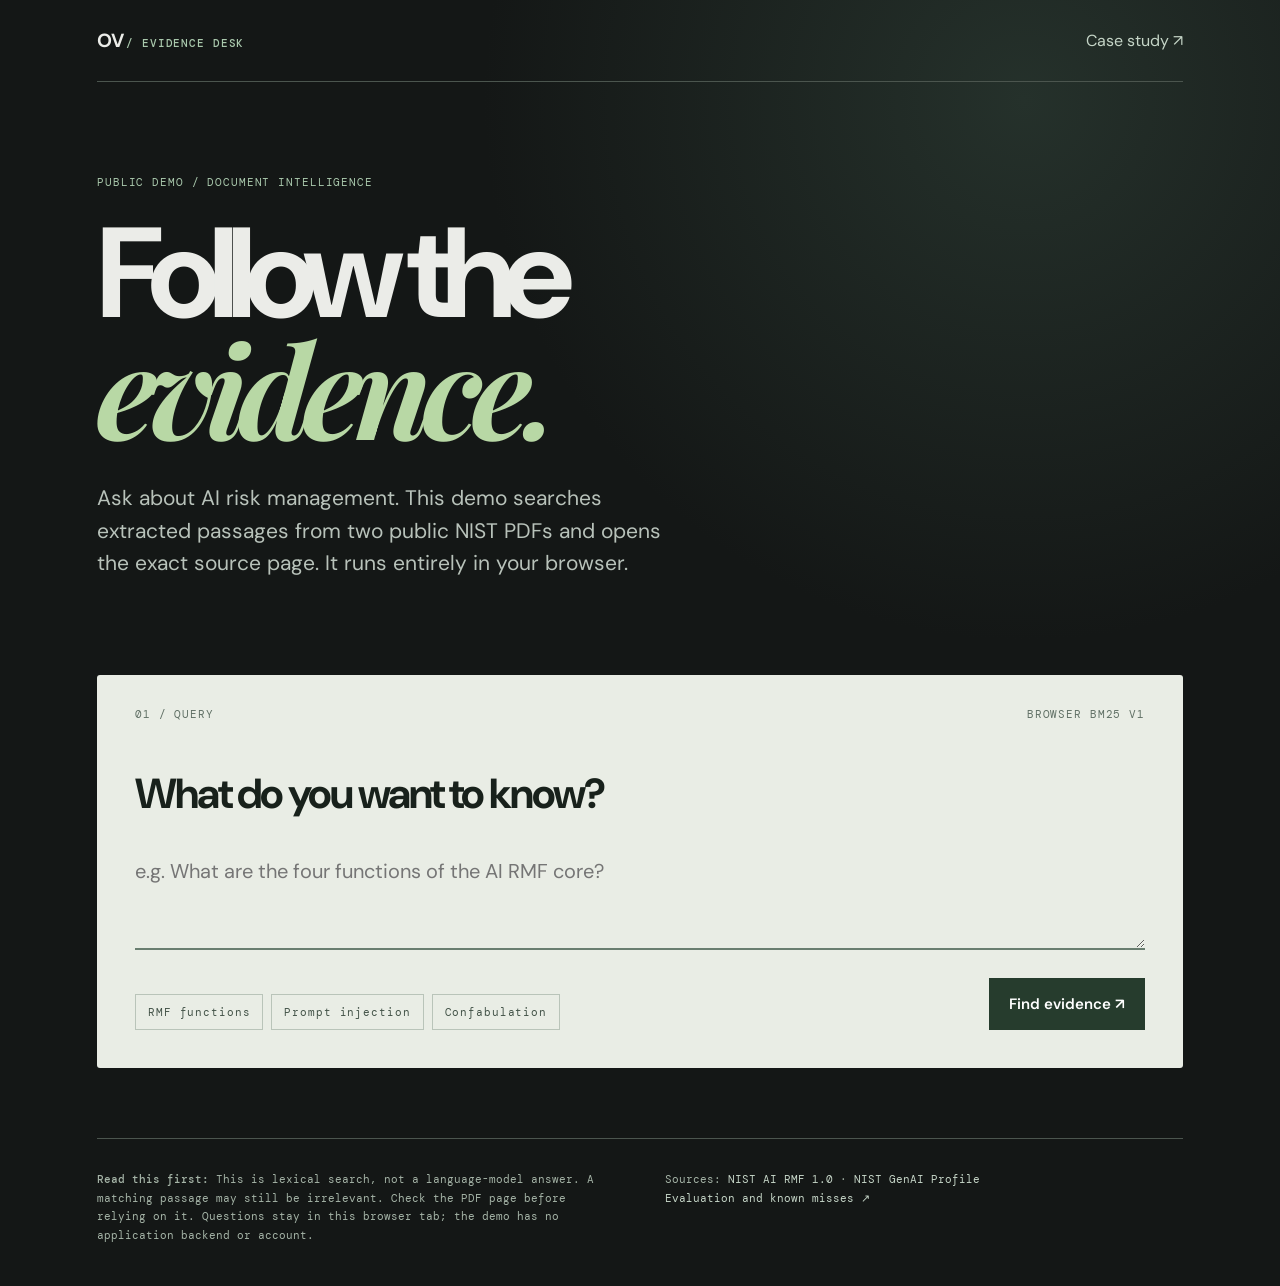
==== browser/index.html @ c3a584c0 "Publish browser-only Evidence Desk demo" ====
<!doctype html>
<html lang="en">
<head>
  <meta charset="utf-8">
  <meta name="viewport" content="width=device-width,initial-scale=1">
  <meta name="description" content="Try page-cited search over two public NIST AI documents, directly in your browser.">
  <title>Evidence Desk · Public demo</title>
  <link rel="stylesheet" href="./styles.css?v=1">
  <script type="module" src="./app.js?v=1"></script>
</head>
<body>
  <main class="shell">
    <header class="topline"><div class="mark">OV <span>/ EVIDENCE DESK</span></div><a href="https://om7203.github.io/om-vaghasiya-portfolio/projects/evidence-desk.html">Case study ↗</a></header>
    <div class="hero"><p class="eyebrow">PUBLIC DEMO / DOCUMENT INTELLIGENCE</p><h1>Follow the<br><em>evidence.</em></h1><p class="intro">Ask about AI risk management. This demo searches extracted passages from two public NIST PDFs and opens the exact source page. It runs entirely in your browser.</p></div>
    <section class="workspace" aria-labelledby="workspace-title"><div class="workhead"><span>01 / QUERY</span><span>BROWSER BM25 V1</span></div><h2 id="workspace-title">What do you want to know?</h2>
      <form id="ask-form"><label class="sr" for="question">Question</label><textarea id="question" name="question" maxlength="500" rows="3" placeholder="e.g. What are the four functions of the AI RMF core?" required></textarea><div class="controls"><div class="samples"><button type="button" data-question="What are the four functions of the AI RMF core?">RMF functions</button><button type="button" data-question="What is prompt injection?">Prompt injection</button><button type="button" data-question="What is confabulation?">Confabulation</button></div><button class="submit" type="submit" disabled>Loading passages…</button></div></form>
    </section>
    <section id="result" class="result" aria-live="polite" hidden></section>
    <footer><p><b>Read this first:</b> This is lexical search, not a language-model answer. A matching passage may still be irrelevant. Check the PDF page before relying on it. Questions stay in this browser tab; the demo has no application backend or account.</p><p>Sources: <a href="https://nvlpubs.nist.gov/nistpubs/ai/NIST.AI.100-1.pdf" target="_blank" rel="noopener">NIST AI RMF 1.0</a> · <a href="https://nvlpubs.nist.gov/nistpubs/ai/NIST.AI.600-1.pdf" target="_blank" rel="noopener">NIST GenAI Profile</a><br><a href="https://github.com/Om7203/evidence-desk/blob/main/browser/evaluation.json" target="_blank" rel="noopener">Evaluation and known misses ↗</a></p></footer>
  </main>
</body>
</html>
---- browser/styles.css ----
@import url('https://fonts.googleapis.com/css2?family=DM+Mono:wght@400;500&family=DM+Sans:wght@400;500;600;700&family=Playfair+Display:ital,wght@1,700&display=swap');
:root{font-family:'DM Sans',Arial,sans-serif;color:#ebece8;background:#141716;font-synthesis:none}*{box-sizing:border-box}body{margin:0;background:radial-gradient(circle at 80% 8%,#25312b 0,transparent 35%),#141716}.shell{max-width:1150px;margin:auto;padding:0 32px}.topline{display:flex;justify-content:space-between;align-items:center;padding:28px 0;border-bottom:1px solid #4b554e}.mark{font-weight:700;font-size:19px;letter-spacing:-.05em}.mark span,.eyebrow,.workhead,.result-head,.samples button,footer{font-family:'DM Mono',monospace;font-size:11px;letter-spacing:.08em}.mark span{color:#a9c8ac;letter-spacing:.08em}.topline a,footer a{color:#c5d5c7;text-decoration:none}.topline a:hover,footer a:hover,.source-link:hover{text-decoration:underline}.hero{padding:82px 0 74px;max-width:850px}.eyebrow{color:#a9c8ac}.hero h1{font-size:clamp(68px,10vw,138px);line-height:.88;letter-spacing:-.09em;margin:29px 0}.hero h1 em{font-family:'Playfair Display',Georgia,serif;letter-spacing:-.07em;font-weight:700;color:#b8d8a5}.intro{font-size:clamp(17px,2vw,21px);line-height:1.55;max-width:590px;color:#b8c2ba}.workspace,.result{background:#e9ede5;color:#18211b;border-radius:3px;padding:32px 38px 38px;margin-bottom:20px}.workhead,.result-head{display:flex;justify-content:space-between;color:#607065}.workspace h2,.result h2{font-size:clamp(28px,4vw,42px);letter-spacing:-.05em;margin:45px 0 25px}textarea{display:block;width:100%;border:0;border-bottom:2px solid #697e70;background:transparent;resize:vertical;font:inherit;font-size:20px;color:#18211b;outline:none;min-height:100px;padding:12px 0}textarea:focus{border-color:#285e3e}.controls{display:flex;align-items:end;justify-content:space-between;gap:24px;margin-top:28px}.samples{display:flex;gap:8px;flex-wrap:wrap}.samples button{background:transparent;border:1px solid #b9c4b9;padding:10px 12px;color:#435348;cursor:pointer}.samples button:hover{background:#dce5da}.submit{background:#263c2d;border:0;color:white;padding:16px 20px;font:600 15px 'DM Sans',sans-serif;cursor:pointer;white-space:nowrap}.submit span{padding-left:32px;color:#b8d8a5}.submit:disabled{opacity:.6;cursor:wait}.result{background:#d9e2d5}.result h2{margin-top:30px}.answer{line-height:1.65;max-width:750px}.source{border-top:1px solid #abbcab;padding:20px 0}.source-link{color:#17442b;font-weight:700;text-decoration:none}.passage{line-height:1.55;color:#36453a;max-width:900px;font-size:14px}footer{display:flex;gap:50px;border-top:1px solid #4b554e;margin:70px 0 30px;padding-top:20px;color:#a5b4a7;line-height:1.7;letter-spacing:0}footer p{flex:1}.sr{position:absolute;width:1px;height:1px;padding:0;margin:-1px;overflow:hidden;clip:rect(0,0,0,0);white-space:nowrap;border:0}@media(max-width:700px){.shell{padding:0 18px}.hero{padding:65px 0 52px}.workspace,.result{padding:24px 20px}.workhead,.result-head{gap:16px}.controls,footer{display:block}.submit{margin-top:24px;width:100%}footer p{margin-bottom:22px}}
.rank{display:inline-block;color:#6b806d;font:11px "DM Mono",monospace;margin-right:18px}
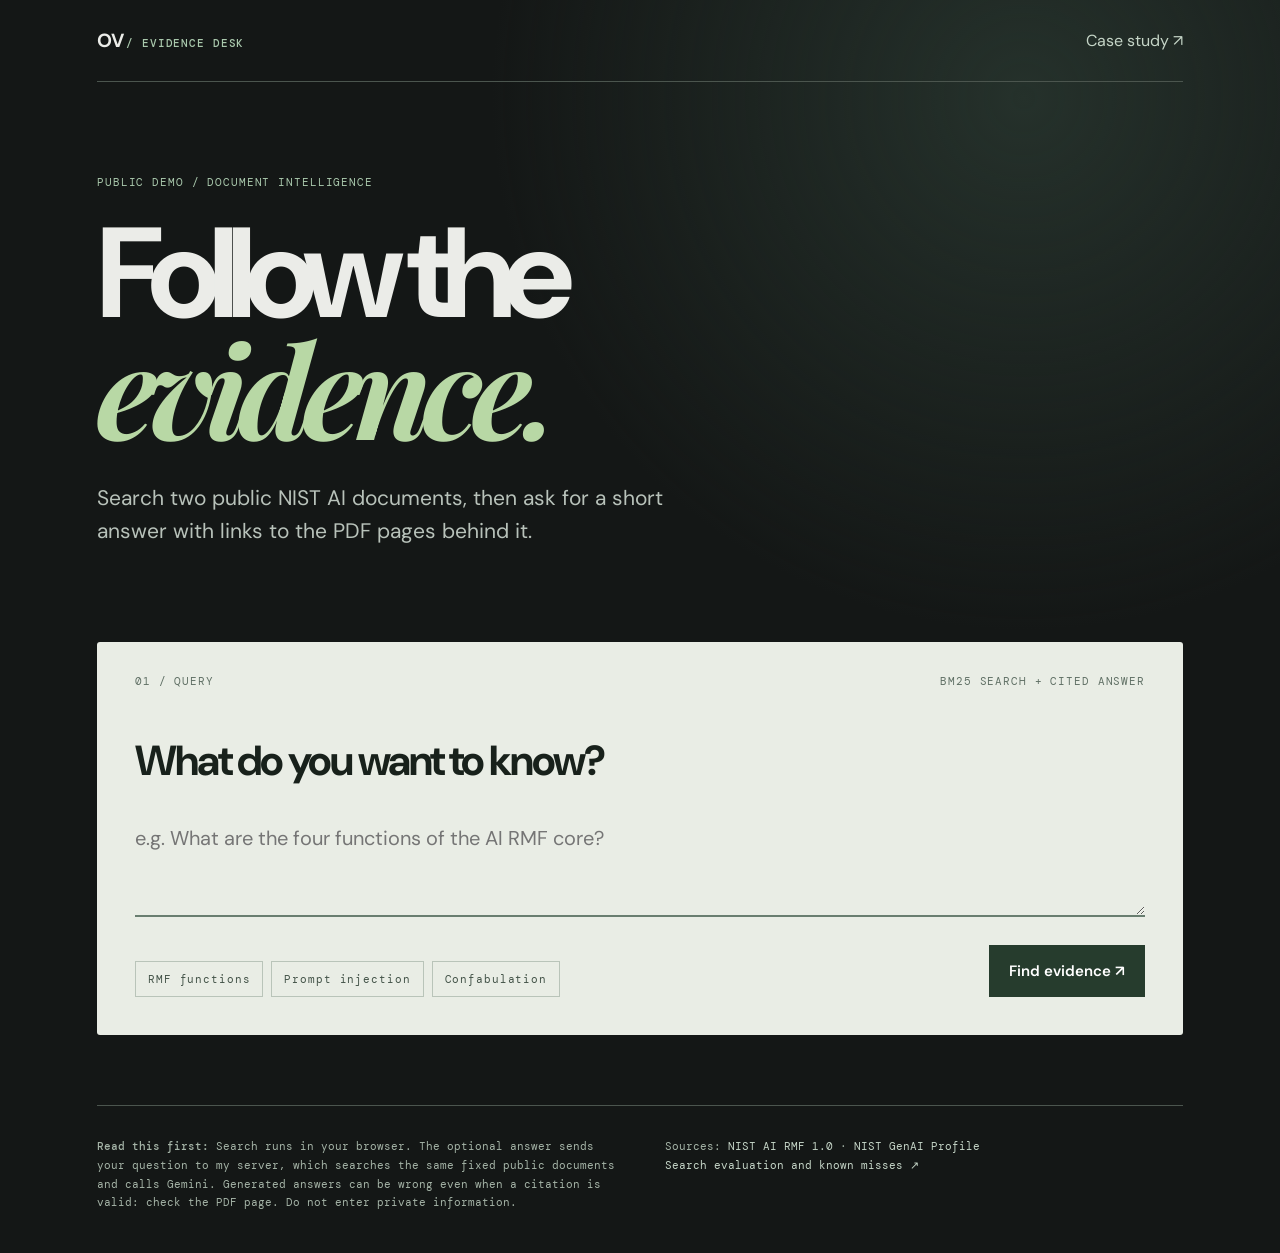
==== commit 6e88defd: "Document and expose optional cited-answer workflow" ====
--- a/browser/index.html
+++ b/browser/index.html
@@ -3,20 +3,21 @@
 <head>
   <meta charset="utf-8">
   <meta name="viewport" content="width=device-width,initial-scale=1">
-  <meta name="description" content="Try page-cited search over two public NIST AI documents, directly in your browser.">
+  <meta name="description" content="Search two public NIST AI documents and request a generated answer with verifiable PDF-page citations.">
   <title>Evidence Desk · Public demo</title>
-  <link rel="stylesheet" href="./styles.css?v=1">
-  <script type="module" src="./app.js?v=1"></script>
+  <link rel="stylesheet" href="./styles.css?v=2">
+  <script src="./config.js"></script>
+  <script type="module" src="./app.js?v=2"></script>
 </head>
 <body>
   <main class="shell">
     <header class="topline"><div class="mark">OV <span>/ EVIDENCE DESK</span></div><a href="https://om7203.github.io/om-vaghasiya-portfolio/projects/evidence-desk.html">Case study ↗</a></header>
-    <div class="hero"><p class="eyebrow">PUBLIC DEMO / DOCUMENT INTELLIGENCE</p><h1>Follow the<br><em>evidence.</em></h1><p class="intro">Ask about AI risk management. This demo searches extracted passages from two public NIST PDFs and opens the exact source page. It runs entirely in your browser.</p></div>
-    <section class="workspace" aria-labelledby="workspace-title"><div class="workhead"><span>01 / QUERY</span><span>BROWSER BM25 V1</span></div><h2 id="workspace-title">What do you want to know?</h2>
+    <div class="hero"><p class="eyebrow">PUBLIC DEMO / DOCUMENT INTELLIGENCE</p><h1>Follow the<br><em>evidence.</em></h1><p class="intro">Search two public NIST AI documents, then ask for a short answer with links to the PDF pages behind it.</p></div>
+    <section class="workspace" aria-labelledby="workspace-title"><div class="workhead"><span>01 / QUERY</span><span>BM25 SEARCH + CITED ANSWER</span></div><h2 id="workspace-title">What do you want to know?</h2>
       <form id="ask-form"><label class="sr" for="question">Question</label><textarea id="question" name="question" maxlength="500" rows="3" placeholder="e.g. What are the four functions of the AI RMF core?" required></textarea><div class="controls"><div class="samples"><button type="button" data-question="What are the four functions of the AI RMF core?">RMF functions</button><button type="button" data-question="What is prompt injection?">Prompt injection</button><button type="button" data-question="What is confabulation?">Confabulation</button></div><button class="submit" type="submit" disabled>Loading passages…</button></div></form>
     </section>
     <section id="result" class="result" aria-live="polite" hidden></section>
-    <footer><p><b>Read this first:</b> This is lexical search, not a language-model answer. A matching passage may still be irrelevant. Check the PDF page before relying on it. Questions stay in this browser tab; the demo has no application backend or account.</p><p>Sources: <a href="https://nvlpubs.nist.gov/nistpubs/ai/NIST.AI.100-1.pdf" target="_blank" rel="noopener">NIST AI RMF 1.0</a> · <a href="https://nvlpubs.nist.gov/nistpubs/ai/NIST.AI.600-1.pdf" target="_blank" rel="noopener">NIST GenAI Profile</a><br><a href="https://github.com/Om7203/evidence-desk/blob/main/browser/evaluation.json" target="_blank" rel="noopener">Evaluation and known misses ↗</a></p></footer>
+    <footer><p><b>Read this first:</b> Search runs in your browser. The optional answer sends your question to my server, which searches the same fixed public documents and calls Gemini. Generated answers can be wrong even when a citation is valid: check the PDF page. Do not enter private information.</p><p>Sources: <a href="https://nvlpubs.nist.gov/nistpubs/ai/NIST.AI.100-1.pdf" target="_blank" rel="noopener">NIST AI RMF 1.0</a> · <a href="https://nvlpubs.nist.gov/nistpubs/ai/NIST.AI.600-1.pdf" target="_blank" rel="noopener">NIST GenAI Profile</a><br><a href="https://github.com/Om7203/evidence-desk/blob/main/browser/evaluation.json" target="_blank" rel="noopener">Search evaluation and known misses ↗</a></p></footer>
   </main>
 </body>
 </html>
--- a/browser/styles.css
+++ b/browser/styles.css
@@ -1,3 +1,4 @@
 @import url('https://fonts.googleapis.com/css2?family=DM+Mono:wght@400;500&family=DM+Sans:wght@400;500;600;700&family=Playfair+Display:ital,wght@1,700&display=swap');
 :root{font-family:'DM Sans',Arial,sans-serif;color:#ebece8;background:#141716;font-synthesis:none}*{box-sizing:border-box}body{margin:0;background:radial-gradient(circle at 80% 8%,#25312b 0,transparent 35%),#141716}.shell{max-width:1150px;margin:auto;padding:0 32px}.topline{display:flex;justify-content:space-between;align-items:center;padding:28px 0;border-bottom:1px solid #4b554e}.mark{font-weight:700;font-size:19px;letter-spacing:-.05em}.mark span,.eyebrow,.workhead,.result-head,.samples button,footer{font-family:'DM Mono',monospace;font-size:11px;letter-spacing:.08em}.mark span{color:#a9c8ac;letter-spacing:.08em}.topline a,footer a{color:#c5d5c7;text-decoration:none}.topline a:hover,footer a:hover,.source-link:hover{text-decoration:underline}.hero{padding:82px 0 74px;max-width:850px}.eyebrow{color:#a9c8ac}.hero h1{font-size:clamp(68px,10vw,138px);line-height:.88;letter-spacing:-.09em;margin:29px 0}.hero h1 em{font-family:'Playfair Display',Georgia,serif;letter-spacing:-.07em;font-weight:700;color:#b8d8a5}.intro{font-size:clamp(17px,2vw,21px);line-height:1.55;max-width:590px;color:#b8c2ba}.workspace,.result{background:#e9ede5;color:#18211b;border-radius:3px;padding:32px 38px 38px;margin-bottom:20px}.workhead,.result-head{display:flex;justify-content:space-between;color:#607065}.workspace h2,.result h2{font-size:clamp(28px,4vw,42px);letter-spacing:-.05em;margin:45px 0 25px}textarea{display:block;width:100%;border:0;border-bottom:2px solid #697e70;background:transparent;resize:vertical;font:inherit;font-size:20px;color:#18211b;outline:none;min-height:100px;padding:12px 0}textarea:focus{border-color:#285e3e}.controls{display:flex;align-items:end;justify-content:space-between;gap:24px;margin-top:28px}.samples{display:flex;gap:8px;flex-wrap:wrap}.samples button{background:transparent;border:1px solid #b9c4b9;padding:10px 12px;color:#435348;cursor:pointer}.samples button:hover{background:#dce5da}.submit{background:#263c2d;border:0;color:white;padding:16px 20px;font:600 15px 'DM Sans',sans-serif;cursor:pointer;white-space:nowrap}.submit span{padding-left:32px;color:#b8d8a5}.submit:disabled{opacity:.6;cursor:wait}.result{background:#d9e2d5}.result h2{margin-top:30px}.answer{line-height:1.65;max-width:750px}.source{border-top:1px solid #abbcab;padding:20px 0}.source-link{color:#17442b;font-weight:700;text-decoration:none}.passage{line-height:1.55;color:#36453a;max-width:900px;font-size:14px}footer{display:flex;gap:50px;border-top:1px solid #4b554e;margin:70px 0 30px;padding-top:20px;color:#a5b4a7;line-height:1.7;letter-spacing:0}footer p{flex:1}.sr{position:absolute;width:1px;height:1px;padding:0;margin:-1px;overflow:hidden;clip:rect(0,0,0,0);white-space:nowrap;border:0}@media(max-width:700px){.shell{padding:0 18px}.hero{padding:65px 0 52px}.workspace,.result{padding:24px 20px}.workhead,.result-head{gap:16px}.controls,footer{display:block}.submit{margin-top:24px;width:100%}footer p{margin-bottom:22px}}
 .rank{display:inline-block;color:#6b806d;font:11px "DM Mono",monospace;margin-right:18px}
+.generated{margin:26px 0 30px;padding:24px;background:#f4f7ef;border-left:4px solid #4c8b54}.generate{border:0;background:#263c2d;color:#fff;font:600 15px 'DM Sans',sans-serif;padding:14px 18px;cursor:pointer}.generate:disabled{opacity:.65;cursor:wait}.generated-label{font:500 11px 'DM Mono',monospace;letter-spacing:.08em;color:#336443}.generated-text{font-size:18px;line-height:1.6;max-width:800px;margin:18px 0}.generation-note{font-size:12px;color:#536757;line-height:1.5}.citations{display:flex;flex-wrap:wrap;gap:10px}.citations a{color:#17442b;background:#e1eadb;border:1px solid #a9baa9;padding:10px 12px;font-size:13px;text-decoration:none}.citations a:hover{text-decoration:underline}
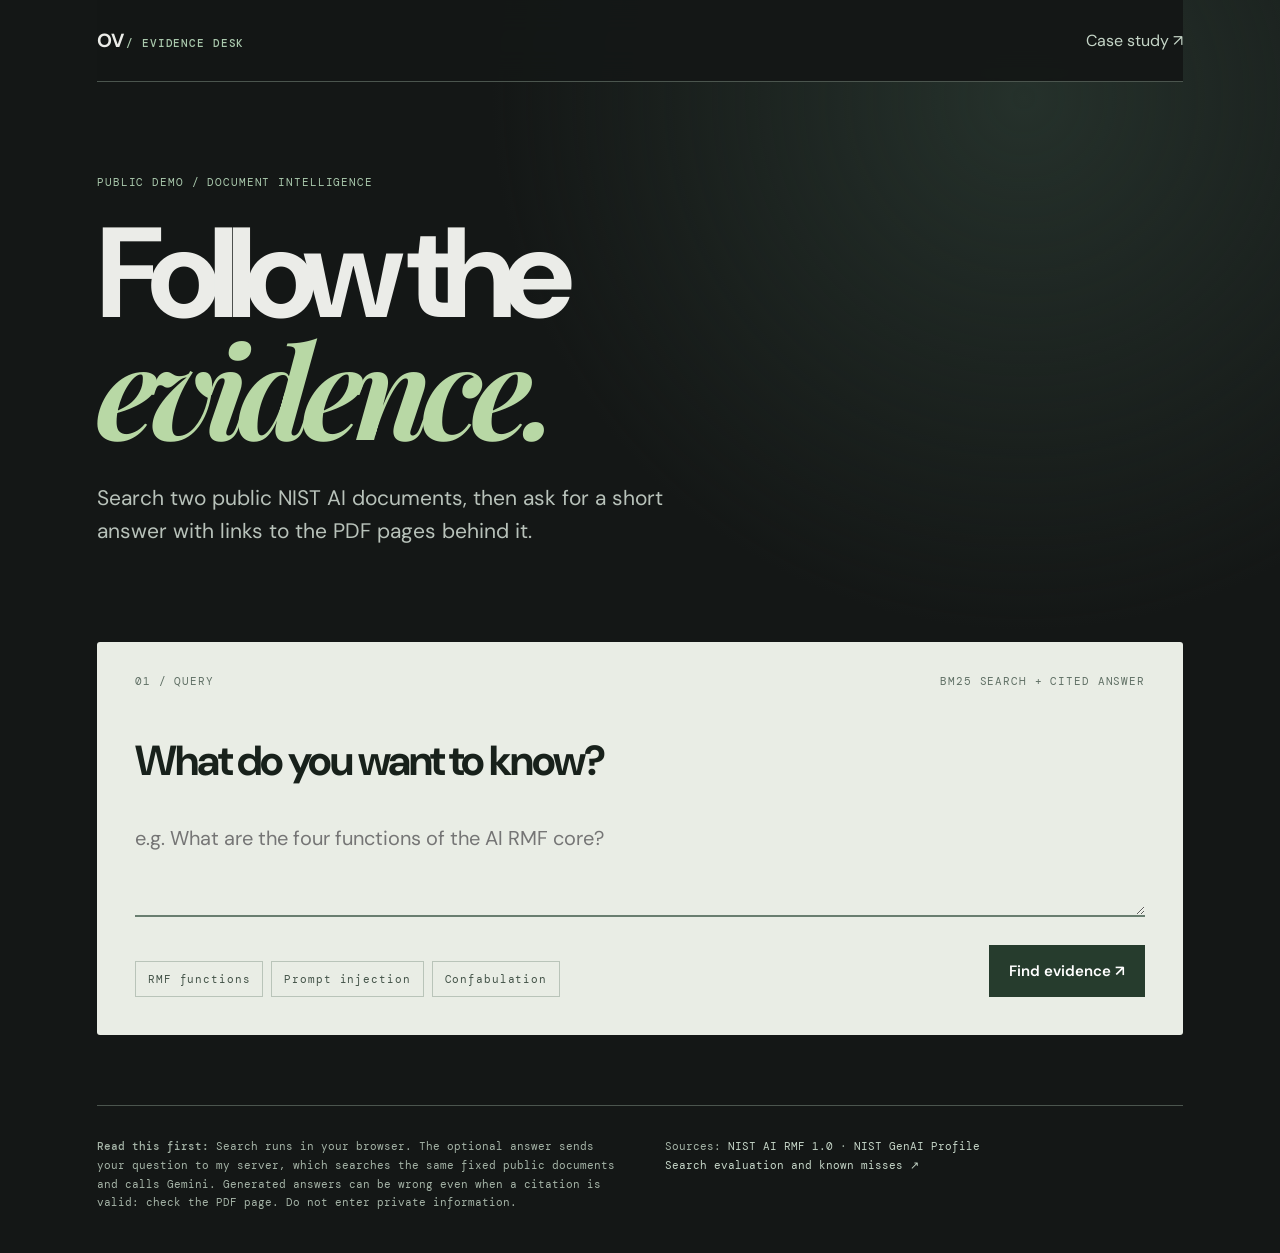
==== commit 3fe588b3: "Link demo header home and keep it visible" ====
--- a/browser/index.html
+++ b/browser/index.html
@@ -5,13 +5,13 @@
   <meta name="viewport" content="width=device-width,initial-scale=1">
   <meta name="description" content="Search two public NIST AI documents and request a generated answer with verifiable PDF-page citations.">
   <title>Evidence Desk · Public demo</title>
-  <link rel="stylesheet" href="./styles.css?v=2">
+  <link rel="stylesheet" href="./styles.css?v=3">
   <script src="./config.js"></script>
   <script type="module" src="./app.js?v=2"></script>
 </head>
 <body>
   <main class="shell">
-    <header class="topline"><div class="mark">OV <span>/ EVIDENCE DESK</span></div><a href="https://om7203.github.io/om-vaghasiya-portfolio/projects/evidence-desk.html">Case study ↗</a></header>
+    <header class="topline"><a class="mark" href="https://om7203.github.io/om-vaghasiya-portfolio/" aria-label="Om Vaghasiya home">OV <span>/ EVIDENCE DESK</span></a><a href="https://om7203.github.io/om-vaghasiya-portfolio/projects/evidence-desk.html">Case study ↗</a></header>
     <div class="hero"><p class="eyebrow">PUBLIC DEMO / DOCUMENT INTELLIGENCE</p><h1>Follow the<br><em>evidence.</em></h1><p class="intro">Search two public NIST AI documents, then ask for a short answer with links to the PDF pages behind it.</p></div>
     <section class="workspace" aria-labelledby="workspace-title"><div class="workhead"><span>01 / QUERY</span><span>BM25 SEARCH + CITED ANSWER</span></div><h2 id="workspace-title">What do you want to know?</h2>
       <form id="ask-form"><label class="sr" for="question">Question</label><textarea id="question" name="question" maxlength="500" rows="3" placeholder="e.g. What are the four functions of the AI RMF core?" required></textarea><div class="controls"><div class="samples"><button type="button" data-question="What are the four functions of the AI RMF core?">RMF functions</button><button type="button" data-question="What is prompt injection?">Prompt injection</button><button type="button" data-question="What is confabulation?">Confabulation</button></div><button class="submit" type="submit" disabled>Loading passages…</button></div></form>
--- a/browser/styles.css
+++ b/browser/styles.css
@@ -2,3 +2,4 @@
 :root{font-family:'DM Sans',Arial,sans-serif;color:#ebece8;background:#141716;font-synthesis:none}*{box-sizing:border-box}body{margin:0;background:radial-gradient(circle at 80% 8%,#25312b 0,transparent 35%),#141716}.shell{max-width:1150px;margin:auto;padding:0 32px}.topline{display:flex;justify-content:space-between;align-items:center;padding:28px 0;border-bottom:1px solid #4b554e}.mark{font-weight:700;font-size:19px;letter-spacing:-.05em}.mark span,.eyebrow,.workhead,.result-head,.samples button,footer{font-family:'DM Mono',monospace;font-size:11px;letter-spacing:.08em}.mark span{color:#a9c8ac;letter-spacing:.08em}.topline a,footer a{color:#c5d5c7;text-decoration:none}.topline a:hover,footer a:hover,.source-link:hover{text-decoration:underline}.hero{padding:82px 0 74px;max-width:850px}.eyebrow{color:#a9c8ac}.hero h1{font-size:clamp(68px,10vw,138px);line-height:.88;letter-spacing:-.09em;margin:29px 0}.hero h1 em{font-family:'Playfair Display',Georgia,serif;letter-spacing:-.07em;font-weight:700;color:#b8d8a5}.intro{font-size:clamp(17px,2vw,21px);line-height:1.55;max-width:590px;color:#b8c2ba}.workspace,.result{background:#e9ede5;color:#18211b;border-radius:3px;padding:32px 38px 38px;margin-bottom:20px}.workhead,.result-head{display:flex;justify-content:space-between;color:#607065}.workspace h2,.result h2{font-size:clamp(28px,4vw,42px);letter-spacing:-.05em;margin:45px 0 25px}textarea{display:block;width:100%;border:0;border-bottom:2px solid #697e70;background:transparent;resize:vertical;font:inherit;font-size:20px;color:#18211b;outline:none;min-height:100px;padding:12px 0}textarea:focus{border-color:#285e3e}.controls{display:flex;align-items:end;justify-content:space-between;gap:24px;margin-top:28px}.samples{display:flex;gap:8px;flex-wrap:wrap}.samples button{background:transparent;border:1px solid #b9c4b9;padding:10px 12px;color:#435348;cursor:pointer}.samples button:hover{background:#dce5da}.submit{background:#263c2d;border:0;color:white;padding:16px 20px;font:600 15px 'DM Sans',sans-serif;cursor:pointer;white-space:nowrap}.submit span{padding-left:32px;color:#b8d8a5}.submit:disabled{opacity:.6;cursor:wait}.result{background:#d9e2d5}.result h2{margin-top:30px}.answer{line-height:1.65;max-width:750px}.source{border-top:1px solid #abbcab;padding:20px 0}.source-link{color:#17442b;font-weight:700;text-decoration:none}.passage{line-height:1.55;color:#36453a;max-width:900px;font-size:14px}footer{display:flex;gap:50px;border-top:1px solid #4b554e;margin:70px 0 30px;padding-top:20px;color:#a5b4a7;line-height:1.7;letter-spacing:0}footer p{flex:1}.sr{position:absolute;width:1px;height:1px;padding:0;margin:-1px;overflow:hidden;clip:rect(0,0,0,0);white-space:nowrap;border:0}@media(max-width:700px){.shell{padding:0 18px}.hero{padding:65px 0 52px}.workspace,.result{padding:24px 20px}.workhead,.result-head{gap:16px}.controls,footer{display:block}.submit{margin-top:24px;width:100%}footer p{margin-bottom:22px}}
 .rank{display:inline-block;color:#6b806d;font:11px "DM Mono",monospace;margin-right:18px}
 .generated{margin:26px 0 30px;padding:24px;background:#f4f7ef;border-left:4px solid #4c8b54}.generate{border:0;background:#263c2d;color:#fff;font:600 15px 'DM Sans',sans-serif;padding:14px 18px;cursor:pointer}.generate:disabled{opacity:.65;cursor:wait}.generated-label{font:500 11px 'DM Mono',monospace;letter-spacing:.08em;color:#336443}.generated-text{font-size:18px;line-height:1.6;max-width:800px;margin:18px 0}.generation-note{font-size:12px;color:#536757;line-height:1.5}.citations{display:flex;flex-wrap:wrap;gap:10px}.citations a{color:#17442b;background:#e1eadb;border:1px solid #a9baa9;padding:10px 12px;font-size:13px;text-decoration:none}.citations a:hover{text-decoration:underline}
+.topline{position:sticky;top:0;z-index:40;background:rgba(20,23,22,.96);backdrop-filter:blur(16px);-webkit-backdrop-filter:blur(16px)}.topline .mark{color:#ebece8;text-decoration:none}.topline .mark:hover{text-decoration:none;color:#b8d8a5}.topline .mark:focus-visible{outline:2px solid #b8d8a5;outline-offset:4px}
